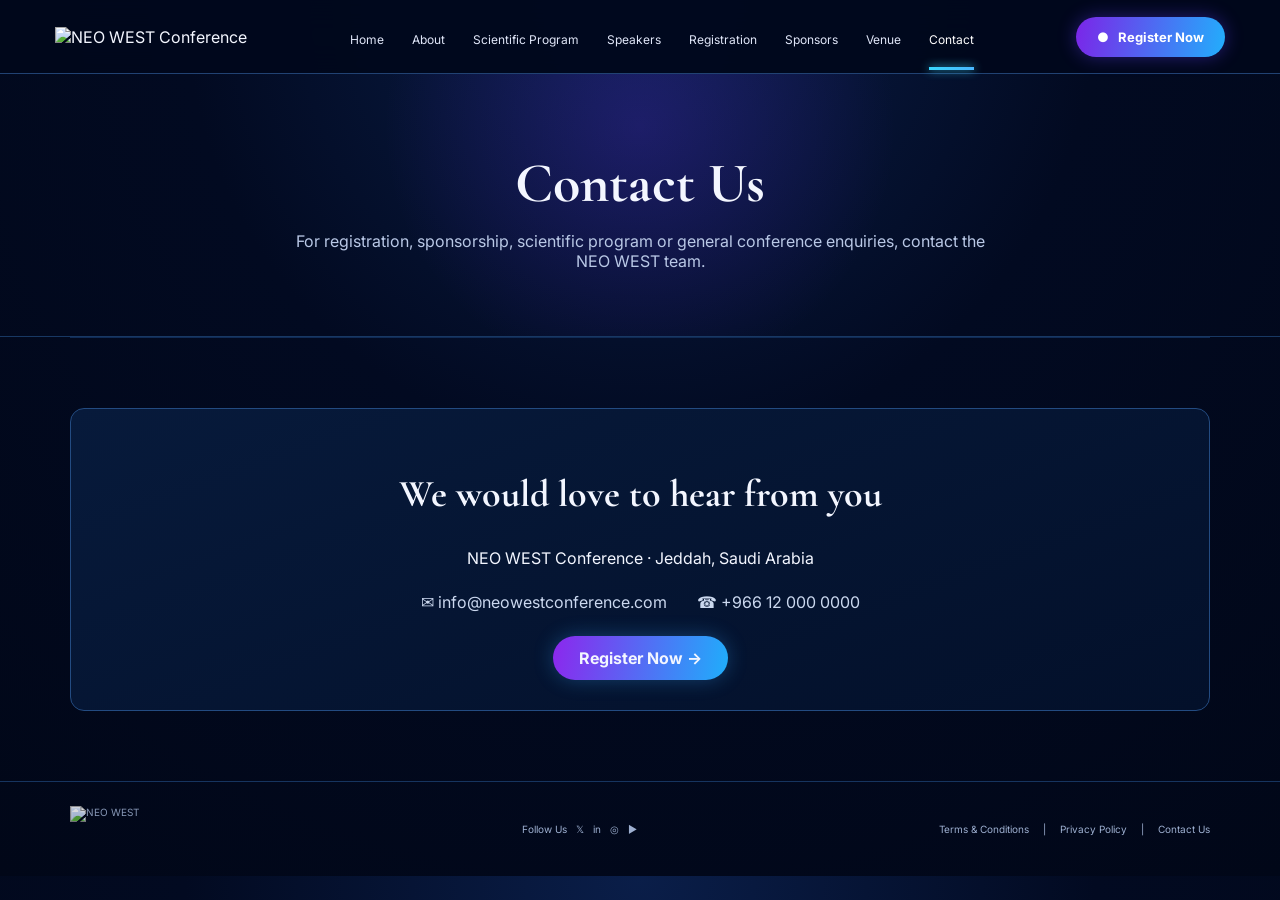
==== contact.html @ 6a516394 "Add files via upload" ====
<!doctype html><html lang="en"><head><meta charset="utf-8"><meta name="viewport" content="width=device-width,initial-scale=1"><title>NEO WEST Conference</title><link rel="stylesheet" href="styles.css"></head><body data-page="contact"><div id="header"></div><main><section class="page-hero"><div class="container"><h1>Contact Us</h1><p>For registration, sponsorship, scientific program or general conference enquiries, contact the NEO WEST team.</p></div></section><section class="section container"><div class="contact-box"><h2 style="font-family:Cormorant Garamond,serif;font-size:38px">We would love to hear from you</h2><p>NEO WEST Conference · Jeddah, Saudi Arabia</p><div style="display:flex;justify-content:center;gap:30px;flex-wrap:wrap;margin:24px 0;color:#cbd8ef"><span>✉ info@neowestconference.com</span><span>☎ +966 12 000 0000</span></div><a class="primary" href="registration.html">Register Now →</a></div></section></main><div id="footer"></div><script>Promise.all([fetch('header.html').then(r=>r.text()),fetch('footer.html').then(r=>r.text())]).then(([h,f])=>{document.getElementById('header').innerHTML=h;document.getElementById('footer').innerHTML=f;const s=document.createElement('script');s.src='site.js';document.body.appendChild(s)})</script></body></html>
---- styles.css ----
@import url('https://fonts.googleapis.com/css2?family=Cormorant+Garamond:wght@500;600;700&family=Inter:wght@400;500;600;700&display=swap');
:root{--bg:#020a21;--bg2:#061333;--panel:#06173b;--line:#183a72;--cyan:#39d8ff;--blue:#25a8ff;--purple:#9a55ff;--text:#f3f6ff;--muted:#b8c5e4;--gold:#e8d8ff;--shadow:0 0 30px rgba(46,157,255,.12)}
*{box-sizing:border-box}html{scroll-behavior:smooth}body{margin:0;background:radial-gradient(circle at 50% 0,#0a1e49 0,#020a21 42%,#010718 100%);color:var(--text);font-family:Inter,Arial,sans-serif}a{color:inherit;text-decoration:none}button{font:inherit}.container{width:min(1140px,calc(100% - 40px));margin:auto}
.topbar{position:sticky;top:0;z-index:50;height:74px;background:rgba(1,8,28,.94);backdrop-filter:blur(16px);border-bottom:1px solid #214273;display:flex;align-items:center;padding:0 max(24px,calc((100vw - 1170px)/2));gap:22px}.brand img{width:250px;height:62px;object-fit:contain}.nav{display:flex;align-items:center;justify-content:center;gap:28px;flex:1}.nav a{font-size:12px;color:#e0e7f9;padding:28px 0 23px;position:relative;white-space:nowrap}.nav a:hover,.nav a.active{color:#fff}.nav a.active:after{content:"";position:absolute;left:0;right:0;bottom:0;height:3px;background:linear-gradient(90deg,var(--cyan),#4ab6ff);box-shadow:0 0 10px var(--cyan)}.cta{border:0;color:white;background:linear-gradient(100deg,#7b25e8,#22aefc);padding:12px 21px;border-radius:25px;box-shadow:0 0 18px rgba(95,57,255,.4);font-size:13px;font-weight:700;white-space:nowrap}.menu{display:none;background:none;border:0;color:white;font-size:28px}
.hero{min-height:560px;position:relative;overflow:hidden;border-bottom:1px solid #143261;background:radial-gradient(circle at 73% 46%,rgba(55,71,173,.26),transparent 35%),linear-gradient(90deg,#07122e 0,#03102c 46%,#020a20 100%)}.hero:after{content:"";position:absolute;inset:auto 0 20px;height:100px;background:url('/assets/hero-city.jpg') right 20px center/460px auto no-repeat;opacity:.48;mix-blend-mode:screen;pointer-events:none}.hero .baby{position:absolute;left:0;top:0;width:37%;height:100%;background:url('/assets/hero-baby.jpg') center/cover no-repeat;mask-image:linear-gradient(90deg,#000 0%,#000 75%,transparent 100%);opacity:.98}.hero .waves{position:absolute;left:20%;right:5%;bottom:15px;height:150px;background:radial-gradient(ellipse at 30% 100%,transparent 55%,rgba(75,82,255,.35) 56%,transparent 58%),radial-gradient(ellipse at 65% 30%,transparent 56%,rgba(29,215,255,.28) 57%,transparent 59%);filter:blur(3px)}.hero-content{position:relative;z-index:3;width:min(760px,58%);margin-left:34%;padding:55px 0 80px;text-align:center}.organizer{position:absolute;right:-390px;top:22px;width:180px;opacity:.9}.organizer img{width:100%}.hero h1{font-family:'Cormorant Garamond',serif;font-size:76px;letter-spacing:3px;line-height:.9;margin:20px 0 0;text-shadow:0 0 25px rgba(109,112,255,.35)}.conference{font-family:'Cormorant Garamond',serif;font-size:27px;letter-spacing:12px;margin-top:12px}.rule{display:flex;align-items:center;gap:12px;width:330px;margin:7px auto}.rule span{height:1px;flex:1;background:linear-gradient(90deg,transparent,#d9e4ff)}.rule i{color:#b783ff;font-style:normal}.hero h2{font-family:'Cormorant Garamond',serif;font-size:38px;margin:9px 0 4px}.hero h2 em{font-style:normal;color:#c87cff}.subtitle{font-family:'Cormorant Garamond',serif;font-size:19px;color:#dce6ff;margin:0 0 23px}.meta{display:flex;justify-content:center;gap:35px;color:#dbe5ff;font-size:14px}.meta b{color:#5ee7ff}.hero-actions{margin-top:20px}.primary{display:inline-flex;align-items:center;gap:28px;padding:12px 26px;border-radius:28px;background:linear-gradient(100deg,#8c27ed,#1faefb);font-weight:700;box-shadow:0 0 20px rgba(57,166,255,.3)}.countdown{position:absolute;z-index:4;right:4.5%;bottom:32px;width:300px;border:1px solid #25528a;border-radius:18px;background:rgba(2,11,34,.74);padding:12px 18px}.count-title{text-align:center;font-size:12px;color:#dbe4f8;margin-bottom:7px}.count-grid{display:grid;grid-template-columns:repeat(4,1fr)}.count-grid div{text-align:center;border-left:1px solid #284774}.count-grid div:first-child{border:0}.count-grid b{font-size:20px;font-weight:500;display:block}.count-grid small{font-size:10px;color:#b7c5e5}
.info-row{position:relative;z-index:8;margin-top:-1px;display:grid;grid-template-columns:1.2fr .95fr 1.2fr 1.1fr 1.1fr;gap:9px}.card{min-height:200px;border:1px solid #214677;border-radius:10px;background:linear-gradient(160deg,rgba(7,27,63,.97),rgba(3,13,38,.97));box-shadow:var(--shadow);padding:17px 18px}.card h3{font-family:'Cormorant Garamond',serif;font-size:17px;margin:0 0 12px;border-bottom:1px solid #224a82;padding-bottom:9px}.icon{width:38px;height:38px;border:1px solid #7f59ff;border-radius:50%;display:grid;place-items:center;font-size:20px;color:#d3b6ff;box-shadow:0 0 12px rgba(128,78,255,.35);margin-bottom:-1px}.card ul{padding:0;margin:8px 0 0;list-style:none;color:#d3def2;font-size:11px;line-height:2}.card li:before{content:'◉';color:#69d9ff;margin-right:8px;font-size:7px}.card p{font-size:11px;color:#d4def2;line-height:1.7}.qr{width:70px;height:70px;margin:10px auto 8px;border-radius:4px;overflow:hidden;background:white}.qr img{width:100%;height:100%;object-fit:cover}.outline{display:block;margin:auto;border:1px solid #8e55ff;color:#e9dcff;background:transparent;border-radius:18px;padding:6px 14px;font-size:10px}.sponsor-img{width:100%;height:105px;object-fit:cover;border-radius:8px;background:white}.accredit{margin-top:15px;border:1px solid #204478;border-radius:8px;padding:15px;text-align:center;color:#d9e5ff;font-size:12px}.venue-img{height:83px;border-radius:8px;background:url('/assets/venue.jpg') center/cover;border:1px solid #214a80}.venue-link{display:block;text-align:center;font-size:10px;color:#cfe5ff;margin-top:7px}
.section{padding:70px 0;border-top:1px solid #102b56}.section-head{display:flex;align-items:center;gap:14px;justify-content:center;font-family:'Cormorant Garamond',serif;font-size:26px}.section-head:before,.section-head:after{content:"";width:110px;height:1px;background:linear-gradient(90deg,transparent,#35caff)}.section-head em{font-style:normal;color:#b875ff}.lead{max-width:780px;margin:14px auto;text-align:center;color:#c5d1e9;line-height:1.8;font-size:14px}.about-grid{display:grid;grid-template-columns:1.3fr 1fr;gap:30px;align-items:center}.about-copy p{color:#c6d2e9;line-height:1.8;font-size:14px}.feature-grid{display:grid;grid-template-columns:repeat(4,1fr);gap:8px}.feature{padding:20px 8px;text-align:center;border-right:1px solid #1c477a;color:#a9c2ea;font-size:11px}.feature strong{display:block;font-size:25px;color:#9d68ff;margin-bottom:8px}.dream-card{border:1px solid #8154b8;border-radius:18px;padding:20px;text-align:center;font-family:'Cormorant Garamond',serif;font-size:25px;color:#d8d0ff}.dream-card b{color:#70dcff}
.page-hero{padding:75px 0 65px;text-align:center;border-bottom:1px solid #183863;background:radial-gradient(circle at 50% 20%,rgba(104,47,255,.22),transparent 38%)}.page-hero h1{font-family:'Cormorant Garamond',serif;font-size:56px;margin:0}.page-hero p{color:#b9c8e6;max-width:700px;margin:14px auto 0}.content-grid{display:grid;grid-template-columns:repeat(2,1fr);gap:18px}.panel{border:1px solid #1d477c;background:rgba(5,20,48,.75);border-radius:12px;padding:24px}.panel h3{font-family:'Cormorant Garamond',serif;font-size:25px;margin:0 0 10px;color:#e8ddff}.panel p,.panel li{color:#c4d0e8;line-height:1.75;font-size:14px}.schedule{width:100%;border-collapse:collapse;margin-top:20px}.schedule td,.schedule th{padding:13px;border-bottom:1px solid #183963;text-align:left;font-size:13px}.schedule th{color:#6ee4ff}.speaker-grid,.sponsor-grid{display:grid;grid-template-columns:repeat(3,1fr);gap:18px}.speaker,.sponsor-box{border:1px solid #204b83;border-radius:12px;padding:22px;text-align:center;background:linear-gradient(160deg,#071a3b,#03102b)}.speaker .avatar{width:82px;height:82px;border-radius:50%;margin:0 auto 12px;border:2px solid #7e5aff;background:radial-gradient(circle,#132c63,#07112a);display:grid;place-items:center;color:#9ceaff;font-size:30px}.speaker h3,.sponsor-box h3{font-family:'Cormorant Garamond',serif;margin:0;font-size:23px}.speaker p{font-size:12px;color:#aebedb}.sponsor-box img{width:100%;height:120px;object-fit:contain;background:white;border-radius:9px;margin-bottom:12px}.form{max-width:760px;margin:auto;display:grid;grid-template-columns:1fr 1fr;gap:14px}.form label{font-size:12px;color:#b9c8e6}.form input,.form select,.form textarea{width:100%;margin-top:7px;padding:12px;border-radius:8px;border:1px solid #1e487e;background:#03112b;color:white;outline:none}.form textarea{min-height:140px;resize:vertical}.full{grid-column:1/-1}.map{height:340px;border:1px solid #214b81;border-radius:14px;background:linear-gradient(135deg,#071a3b,#020b22);display:grid;place-items:center;color:#7edfff;font-size:20px}.contact-box{text-align:center;padding:30px;border:1px solid #234b81;border-radius:14px;background:linear-gradient(160deg,#071a3b,#03102a)}
footer{border-top:1px solid #16345f;padding:24px max(24px,calc((100vw - 1140px)/2));display:flex;align-items:center;justify-content:space-between;color:#9eb0d1;font-size:10px;gap:20px}.footer-logo{height:46px;width:150px;object-fit:contain;opacity:.85}.footer-links{display:flex;gap:14px}
@media(max-width:1050px){.nav{gap:15px}.nav a{font-size:10px}.topbar{gap:10px}.hero-content{width:68%;margin-left:28%}.organizer{right:-240px}.countdown{right:2%;width:280px}.info-row{grid-template-columns:repeat(2,1fr);margin:0 20px}.about-grid{grid-template-columns:1fr}.speaker-grid,.sponsor-grid{grid-template-columns:repeat(2,1fr)}}
@media(max-width:760px){.topbar{height:68px;padding:0 15px;justify-content:space-between}.brand img{width:185px}.menu{display:block}.nav{display:none;position:absolute;left:0;right:0;top:68px;background:#020b22;flex-direction:column;padding:10px 20px;border-bottom:1px solid #214273}.nav.open{display:flex}.nav a{padding:11px;width:100%;text-align:center}.nav a.active:after{bottom:4px}.topbar .cta{display:none}.hero{min-height:820px}.hero .baby{width:100%;height:360px;mask-image:linear-gradient(180deg,#000 0%,#000 60%,transparent 100%);opacity:.7}.hero-content{width:100%;margin:0;padding:280px 18px 180px}.hero h1{font-size:54px}.conference{font-size:20px;letter-spacing:8px}.hero h2{font-size:29px}.subtitle{font-size:16px}.meta{flex-direction:column;gap:7px}.organizer{right:15px;top:15px;width:145px}.hero:after{opacity:.35;background-size:380px}.countdown{left:18px;right:18px;bottom:25px;width:auto}.info-row{grid-template-columns:1fr;margin:0 15px}.card{min-height:auto}.feature-grid{grid-template-columns:repeat(2,1fr)}.section{padding:55px 0}.section-head{font-size:23px}.section-head:before,.section-head:after{width:50px}.content-grid,.speaker-grid,.sponsor-grid{grid-template-columns:1fr}.form{grid-template-columns:1fr}.full{grid-column:auto}footer{flex-direction:column;text-align:center}.footer-links{flex-wrap:wrap;justify-content:center}}
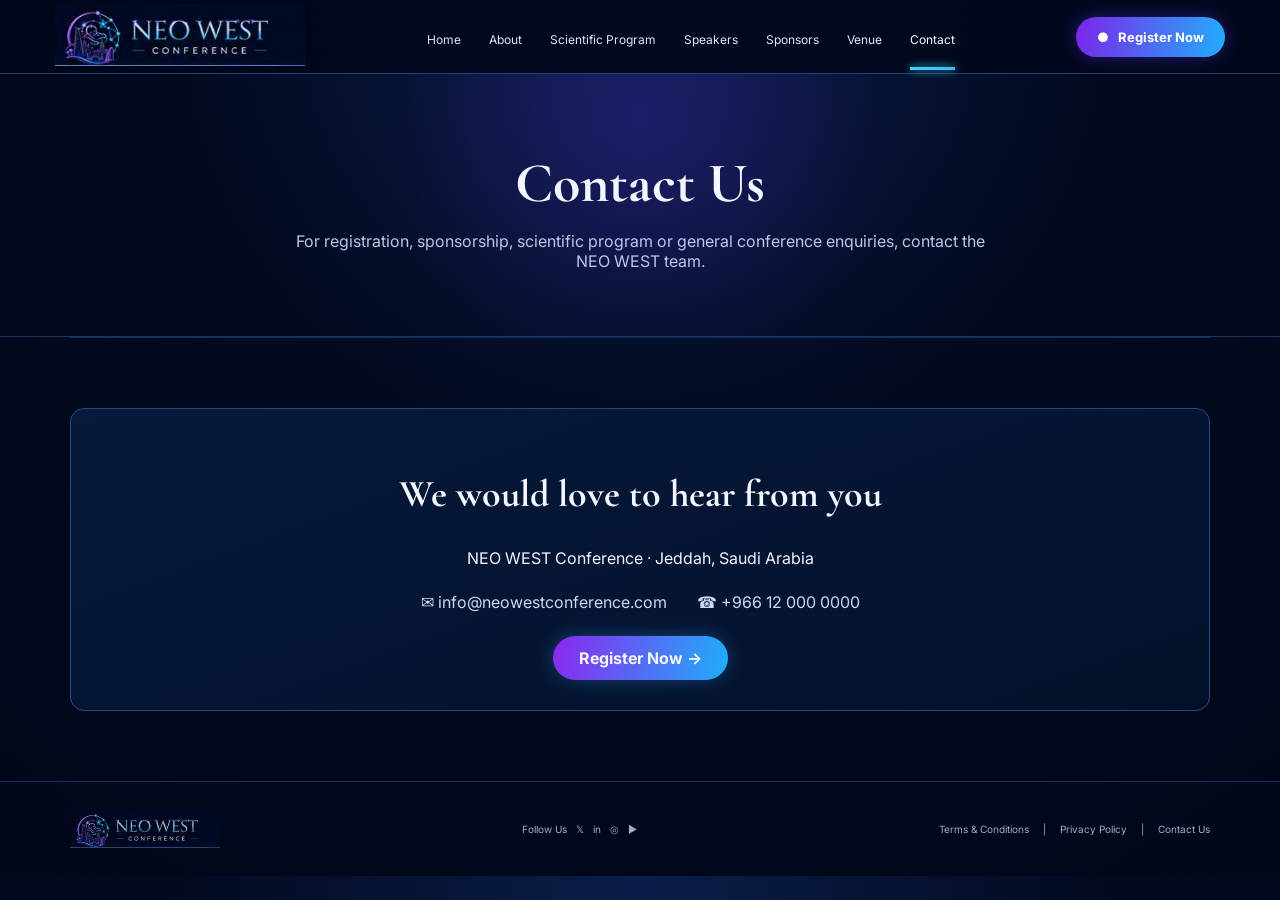
==== commit ed428521: "Add files via upload" ====
--- a/contact.html
+++ b/contact.html
@@ -1 +1 @@
-<!doctype html><html lang="en"><head><meta charset="utf-8"><meta name="viewport" content="width=device-width,initial-scale=1"><title>NEO WEST Conference</title><link rel="stylesheet" href="styles.css"></head><body data-page="contact"><div id="header"></div><main><section class="page-hero"><div class="container"><h1>Contact Us</h1><p>For registration, sponsorship, scientific program or general conference enquiries, contact the NEO WEST team.</p></div></section><section class="section container"><div class="contact-box"><h2 style="font-family:Cormorant Garamond,serif;font-size:38px">We would love to hear from you</h2><p>NEO WEST Conference · Jeddah, Saudi Arabia</p><div style="display:flex;justify-content:center;gap:30px;flex-wrap:wrap;margin:24px 0;color:#cbd8ef"><span>✉ info@neowestconference.com</span><span>☎ +966 12 000 0000</span></div><a class="primary" href="registration.html">Register Now →</a></div></section></main><div id="footer"></div><script>Promise.all([fetch('header.html').then(r=>r.text()),fetch('footer.html').then(r=>r.text())]).then(([h,f])=>{document.getElementById('header').innerHTML=h;document.getElementById('footer').innerHTML=f;const s=document.createElement('script');s.src='site.js';document.body.appendChild(s)})</script></body></html>
+<!doctype html><html lang="en"><head><meta charset="utf-8"><meta name="viewport" content="width=device-width,initial-scale=1"><title>NEO WEST Conference</title><link rel="stylesheet" href="styles.css"></head><body data-page="contact"><div id="header"></div><main><section class="page-hero"><div class="container"><h1>Contact Us</h1><p>For registration, sponsorship, scientific program or general conference enquiries, contact the NEO WEST team.</p></div></section><section class="section container"><div class="contact-box"><h2 style="font-family:Cormorant Garamond,serif;font-size:38px">We would love to hear from you</h2><p>NEO WEST Conference · Jeddah, Saudi Arabia</p><div style="display:flex;justify-content:center;gap:30px;flex-wrap:wrap;margin:24px 0;color:#cbd8ef"><span>✉ info@neowestconference.com</span><span>☎ +966 12 000 0000</span></div><a class="primary registration-btn" href="#" data-registration-link>Register Now →</a></div></section></main><div id="footer"></div><script>Promise.all([fetch('header.html').then(r=>r.text()),fetch('footer.html').then(r=>r.text())]).then(([h,f])=>{document.getElementById('header').innerHTML=h;document.getElementById('footer').innerHTML=f;const s=document.createElement('script');s.src='site.js';document.body.appendChild(s)})</script></body></html>
